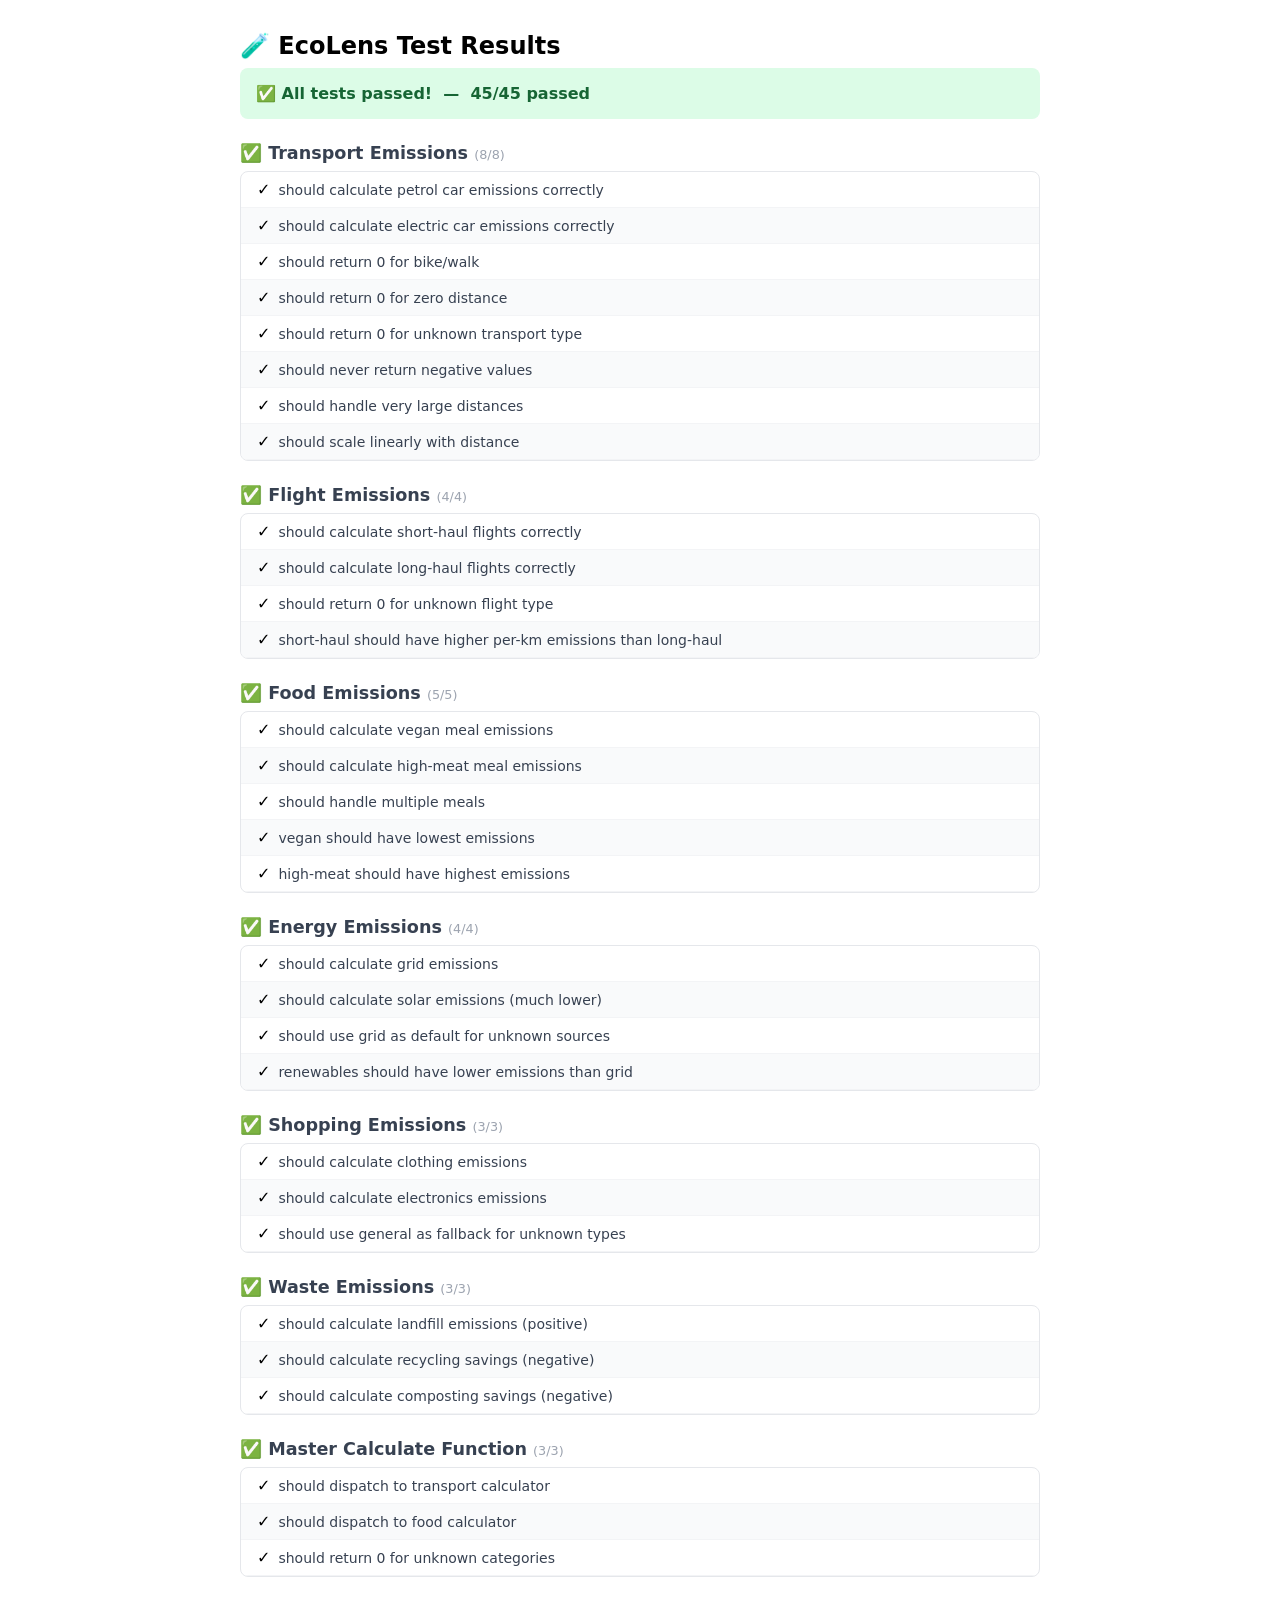
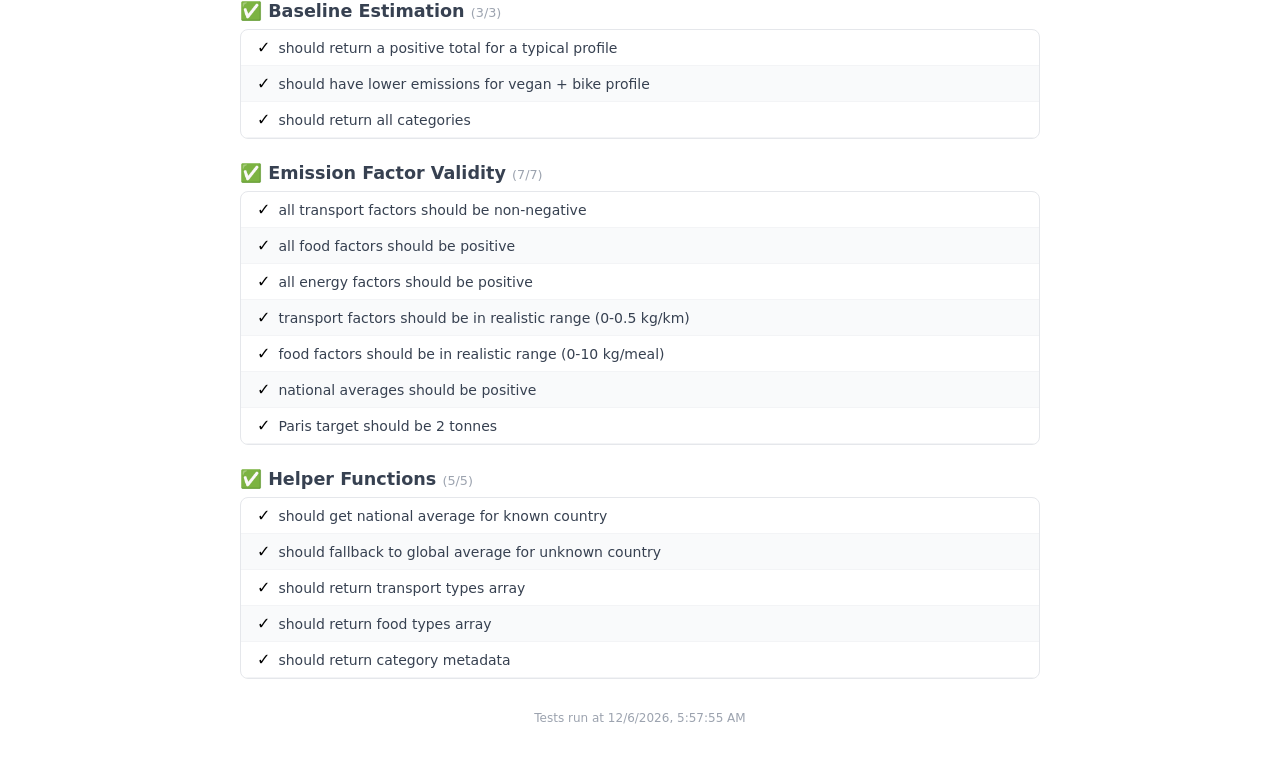
==== tests/emissions.test.html @ b2a305f9 "Initial commit" ====
<!DOCTYPE html>
<html lang="en">
<head>
  <meta charset="UTF-8">
  <meta name="viewport" content="width=device-width, initial-scale=1.0">
  <title>EcoLens — Emissions Engine Tests</title>
</head>
<body>
  <div id="test-results"></div>

  <!-- Dependencies -->
  <script src="../js/utils.js"></script>
  <script src="../js/state.js"></script>
  <script src="../js/emissions.js"></script>

  <!-- Test Framework -->
  <script src="test-runner.js"></script>

  <script>
    const { describe, it, assertEqual, assertDeepEqual, assertTrue, assertFalse, assertThrows, assertInRange, assertApproxEqual, run } = TestRunner;

    // ============================================
    //  TRANSPORT EMISSION TESTS
    // ============================================

    describe('Transport Emissions', () => {
      it('should calculate petrol car emissions correctly', () => {
        const result = Emissions.calcTransport('car-petrol', 10);
        assertApproxEqual(result, 1.92, 0.01);
      });

      it('should calculate electric car emissions correctly', () => {
        const result = Emissions.calcTransport('car-electric', 10);
        assertApproxEqual(result, 0.53, 0.01);
      });

      it('should return 0 for bike/walk', () => {
        assertEqual(Emissions.calcTransport('bike', 100), 0);
        assertEqual(Emissions.calcTransport('walk', 50), 0);
      });

      it('should return 0 for zero distance', () => {
        assertEqual(Emissions.calcTransport('car-petrol', 0), 0);
      });

      it('should return 0 for unknown transport type', () => {
        assertEqual(Emissions.calcTransport('hovercraft', 100), 0);
      });

      it('should never return negative values', () => {
        assertTrue(Emissions.calcTransport('car-petrol', -10) >= 0);
      });

      it('should handle very large distances', () => {
        const result = Emissions.calcTransport('car-petrol', 100000);
        assertTrue(result > 0);
        assertApproxEqual(result, 19200, 10);
      });

      it('should scale linearly with distance', () => {
        const d1 = Emissions.calcTransport('bus', 10);
        const d2 = Emissions.calcTransport('bus', 20);
        assertApproxEqual(d2, d1 * 2, 0.01);
      });
    });

    // ============================================
    //  FLIGHT EMISSION TESTS
    // ============================================

    describe('Flight Emissions', () => {
      it('should calculate short-haul flights correctly', () => {
        const result = Emissions.calcFlight('short-haul', 1000);
        assertApproxEqual(result, 255, 1);
      });

      it('should calculate long-haul flights correctly', () => {
        const result = Emissions.calcFlight('long-haul', 5000);
        assertApproxEqual(result, 750, 1);
      });

      it('should return 0 for unknown flight type', () => {
        assertEqual(Emissions.calcFlight('supersonic', 1000), 0);
      });

      it('short-haul should have higher per-km emissions than long-haul', () => {
        assertTrue(Emissions.FLIGHTS['short-haul'] > Emissions.FLIGHTS['long-haul']);
      });
    });

    // ============================================
    //  FOOD EMISSION TESTS
    // ============================================

    describe('Food Emissions', () => {
      it('should calculate vegan meal emissions', () => {
        assertApproxEqual(Emissions.calcFood('vegan', 1), 0.7, 0.01);
      });

      it('should calculate high-meat meal emissions', () => {
        assertApproxEqual(Emissions.calcFood('high-meat', 1), 3.8, 0.01);
      });

      it('should handle multiple meals', () => {
        const result = Emissions.calcFood('mixed', 3);
        assertApproxEqual(result, 7.5, 0.01);
      });

      it('vegan should have lowest emissions', () => {
        assertTrue(Emissions.FOOD['vegan'] < Emissions.FOOD['vegetarian']);
        assertTrue(Emissions.FOOD['vegan'] < Emissions.FOOD['mixed']);
        assertTrue(Emissions.FOOD['vegan'] < Emissions.FOOD['high-meat']);
      });

      it('high-meat should have highest emissions', () => {
        assertTrue(Emissions.FOOD['high-meat'] > Emissions.FOOD['mixed']);
        assertTrue(Emissions.FOOD['high-meat'] > Emissions.FOOD['vegetarian']);
      });
    });

    // ============================================
    //  ENERGY EMISSION TESTS
    // ============================================

    describe('Energy Emissions', () => {
      it('should calculate grid emissions', () => {
        const result = Emissions.calcEnergy('grid', 10);
        assertApproxEqual(result, 4.75, 0.01);
      });

      it('should calculate solar emissions (much lower)', () => {
        const grid = Emissions.calcEnergy('grid', 10);
        const solar = Emissions.calcEnergy('solar', 10);
        assertTrue(solar < grid * 0.2, 'Solar should be less than 20% of grid');
      });

      it('should use grid as default for unknown sources', () => {
        const result = Emissions.calcEnergy('unknown-source', 10);
        const gridResult = Emissions.calcEnergy('grid', 10);
        assertApproxEqual(result, gridResult, 0.01);
      });

      it('renewables should have lower emissions than grid', () => {
        assertTrue(Emissions.ENERGY['solar'] < Emissions.ENERGY['grid']);
        assertTrue(Emissions.ENERGY['wind'] < Emissions.ENERGY['grid']);
        assertTrue(Emissions.ENERGY['mixed-renewable'] < Emissions.ENERGY['grid']);
      });
    });

    // ============================================
    //  SHOPPING EMISSION TESTS
    // ============================================

    describe('Shopping Emissions', () => {
      it('should calculate clothing emissions', () => {
        assertEqual(Emissions.calcShopping('clothing', 1), 15);
      });

      it('should calculate electronics emissions', () => {
        assertEqual(Emissions.calcShopping('electronics', 2), 100);
      });

      it('should use general as fallback for unknown types', () => {
        const result = Emissions.calcShopping('unknown', 1);
        assertEqual(result, Emissions.SHOPPING['general']);
      });
    });

    // ============================================
    //  WASTE EMISSION TESTS
    // ============================================

    describe('Waste Emissions', () => {
      it('should calculate landfill emissions (positive)', () => {
        const result = Emissions.calcWaste('landfill', 1);
        assertTrue(result > 0);
      });

      it('should calculate recycling savings (negative)', () => {
        const result = Emissions.calcWaste('recycled', 1);
        assertTrue(result < 0, 'Recycling should have negative (avoided) emissions');
      });

      it('should calculate composting savings (negative)', () => {
        const result = Emissions.calcWaste('composted', 1);
        assertTrue(result < 0);
      });
    });

    // ============================================
    //  MASTER CALCULATE FUNCTION TESTS
    // ============================================

    describe('Master Calculate Function', () => {
      it('should dispatch to transport calculator', () => {
        const direct = Emissions.calcTransport('bus', 10);
        const master = Emissions.calculate('transport', 'bus', 10);
        assertEqual(direct, master);
      });

      it('should dispatch to food calculator', () => {
        const direct = Emissions.calcFood('vegan', 2);
        const master = Emissions.calculate('food', 'vegan', 2);
        assertEqual(direct, master);
      });

      it('should return 0 for unknown categories', () => {
        assertEqual(Emissions.calculate('teleportation', 'quantum', 100), 0);
      });
    });

    // ============================================
    //  BASELINE ESTIMATION TESTS
    // ============================================

    describe('Baseline Estimation', () => {
      it('should return a positive total for a typical profile', () => {
        const profile = {
          householdSize: 2,
          country: 'us',
          diet: 'mixed',
          commute: 'car-petrol',
          commuteDistance: 15,
          energySource: 'grid',
          homeSize: 'medium',
        };
        const baseline = Emissions.estimateBaseline(profile);
        assertTrue(baseline.total > 0);
        assertTrue(baseline.transport > 0);
        assertTrue(baseline.food > 0);
        assertTrue(baseline.energy > 0);
      });

      it('should have lower emissions for vegan + bike profile', () => {
        const ecoProfile = {
          householdSize: 1,
          diet: 'vegan',
          commute: 'bike',
          commuteDistance: 5,
          energySource: 'solar',
          homeSize: 'small',
        };
        const highProfile = {
          householdSize: 1,
          diet: 'high-meat',
          commute: 'car-petrol',
          commuteDistance: 30,
          energySource: 'grid',
          homeSize: 'large',
        };
        const eco = Emissions.estimateBaseline(ecoProfile);
        const high = Emissions.estimateBaseline(highProfile);
        assertTrue(eco.total < high.total, 'Eco profile should have lower emissions');
      });

      it('should return all categories', () => {
        const baseline = Emissions.estimateBaseline({ diet: 'mixed', commute: 'bus', commuteDistance: 10, energySource: 'grid', homeSize: 'medium', householdSize: 1 });
        assertTrue('transport' in baseline);
        assertTrue('food' in baseline);
        assertTrue('energy' in baseline);
        assertTrue('shopping' in baseline);
        assertTrue('waste' in baseline);
        assertTrue('total' in baseline);
      });
    });

    // ============================================
    //  EMISSION FACTOR VALIDITY TESTS
    // ============================================

    describe('Emission Factor Validity', () => {
      it('all transport factors should be non-negative', () => {
        Object.values(Emissions.TRANSPORT).forEach((factor) => {
          assertTrue(factor >= 0, `Transport factor ${factor} should be >= 0`);
        });
      });

      it('all food factors should be positive', () => {
        Object.values(Emissions.FOOD).forEach((factor) => {
          assertTrue(factor > 0, `Food factor ${factor} should be > 0`);
        });
      });

      it('all energy factors should be positive', () => {
        Object.values(Emissions.ENERGY).forEach((factor) => {
          assertTrue(factor > 0, `Energy factor ${factor} should be > 0`);
        });
      });

      it('transport factors should be in realistic range (0-0.5 kg/km)', () => {
        Object.entries(Emissions.TRANSPORT).forEach(([key, factor]) => {
          assertInRange(factor, 0, 0.5, `Transport factor for ${key} out of range: ${factor}`);
        });
      });

      it('food factors should be in realistic range (0-10 kg/meal)', () => {
        Object.entries(Emissions.FOOD).forEach(([key, factor]) => {
          assertInRange(factor, 0, 10, `Food factor for ${key} out of range: ${factor}`);
        });
      });

      it('national averages should be positive', () => {
        Object.values(Emissions.NATIONAL_AVERAGES).forEach((avg) => {
          assertTrue(avg > 0);
        });
      });

      it('Paris target should be 2 tonnes', () => {
        assertEqual(Emissions.PARIS_TARGET, 2.0);
      });
    });

    // ============================================
    //  HELPER FUNCTION TESTS
    // ============================================

    describe('Helper Functions', () => {
      it('should get national average for known country', () => {
        assertEqual(Emissions.getNationalAverage('us'), 14.9);
      });

      it('should fallback to global average for unknown country', () => {
        assertEqual(Emissions.getNationalAverage('narnia'), Emissions.NATIONAL_AVERAGES['global']);
      });

      it('should return transport types array', () => {
        const types = Emissions.getTransportTypes();
        assertTrue(Array.isArray(types));
        assertTrue(types.length > 0);
        assertTrue(types[0].key !== undefined);
        assertTrue(types[0].label !== undefined);
      });

      it('should return food types array', () => {
        const types = Emissions.getFoodTypes();
        assertTrue(Array.isArray(types));
        assertTrue(types.length >= 4);
      });

      it('should return category metadata', () => {
        const meta = Emissions.getCategoryMeta('transport');
        assertEqual(meta.label, 'Transport');
        assertTrue(meta.icon !== undefined);
        assertTrue(meta.color !== undefined);
      });
    });

    // Run all tests
    run();
  </script>
</body>
</html>
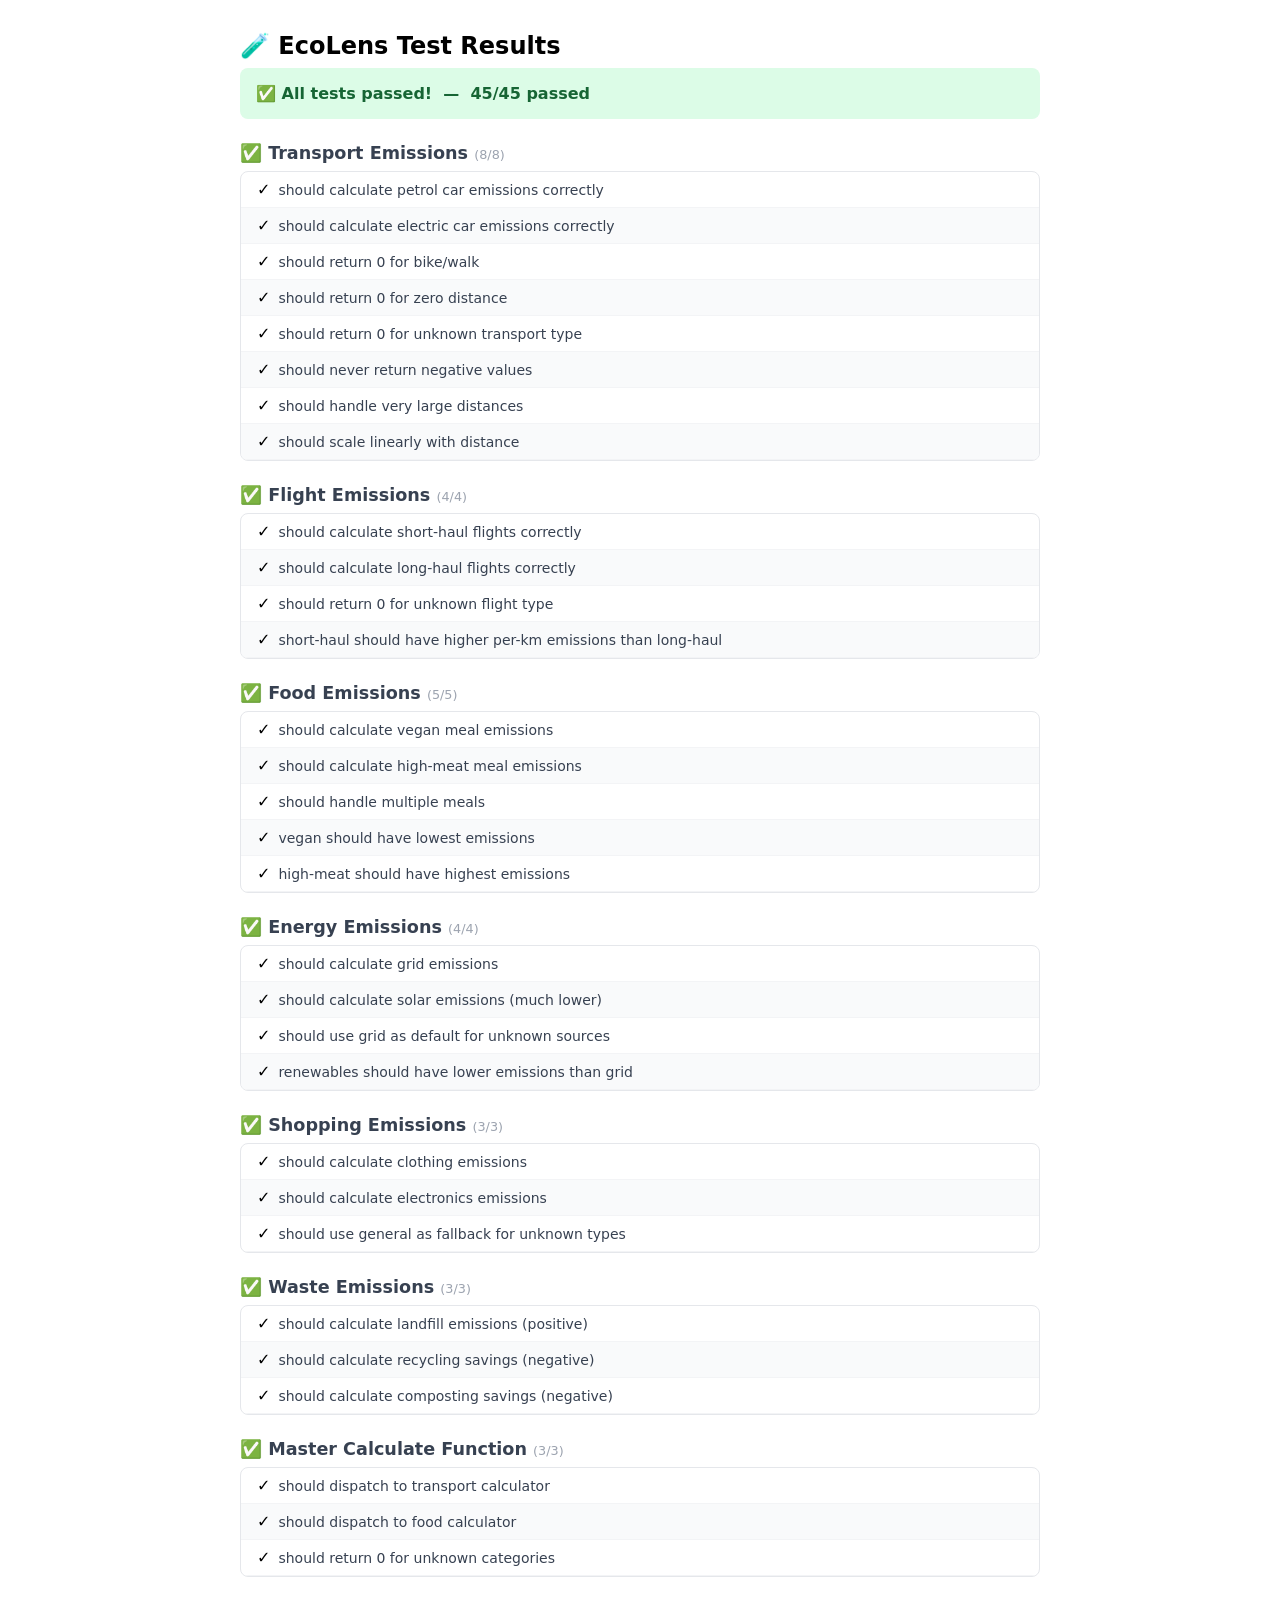
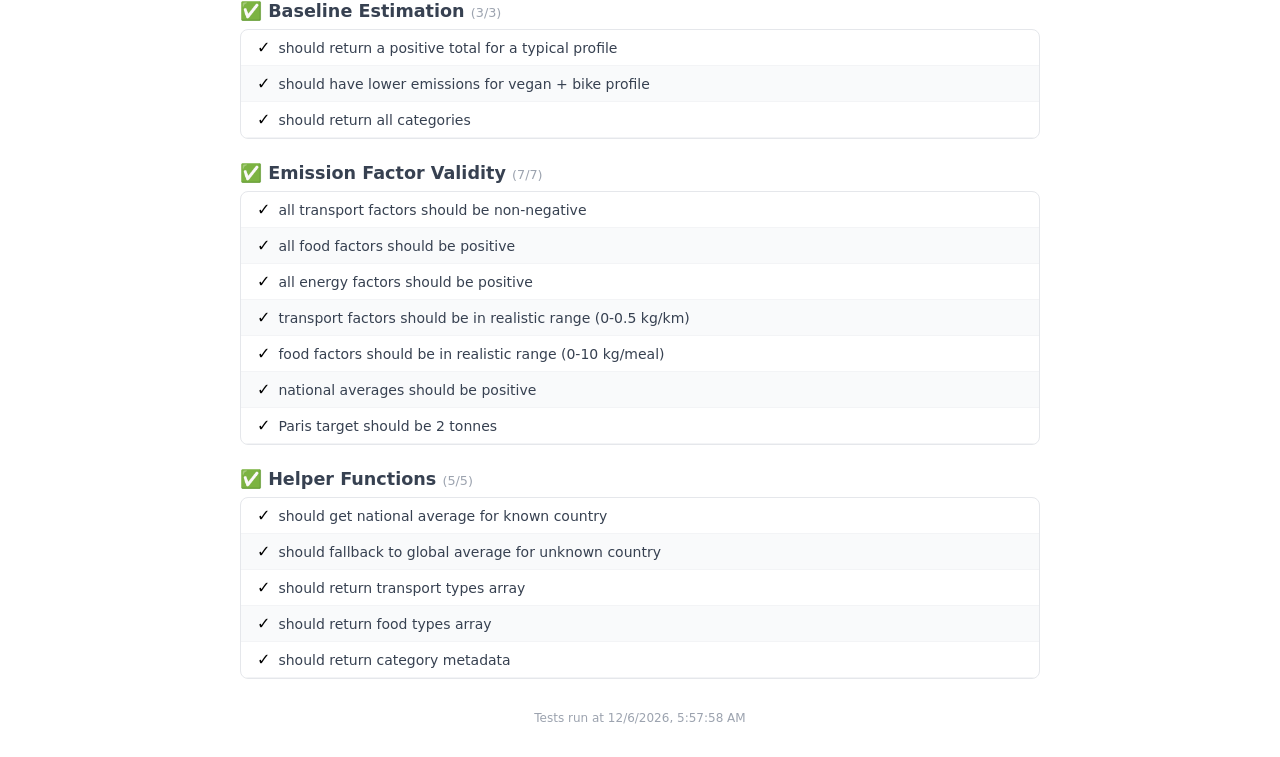
==== commit 0fea8741: "updated the code quality and testing" ====
--- a/tests/emissions.test.html
+++ b/tests/emissions.test.html
@@ -9,6 +9,7 @@
   <div id="test-results"></div>
 
   <!-- Dependencies -->
+  <script src="../js/constants.js"></script>
   <script src="../js/utils.js"></script>
   <script src="../js/state.js"></script>
   <script src="../js/emissions.js"></script>
